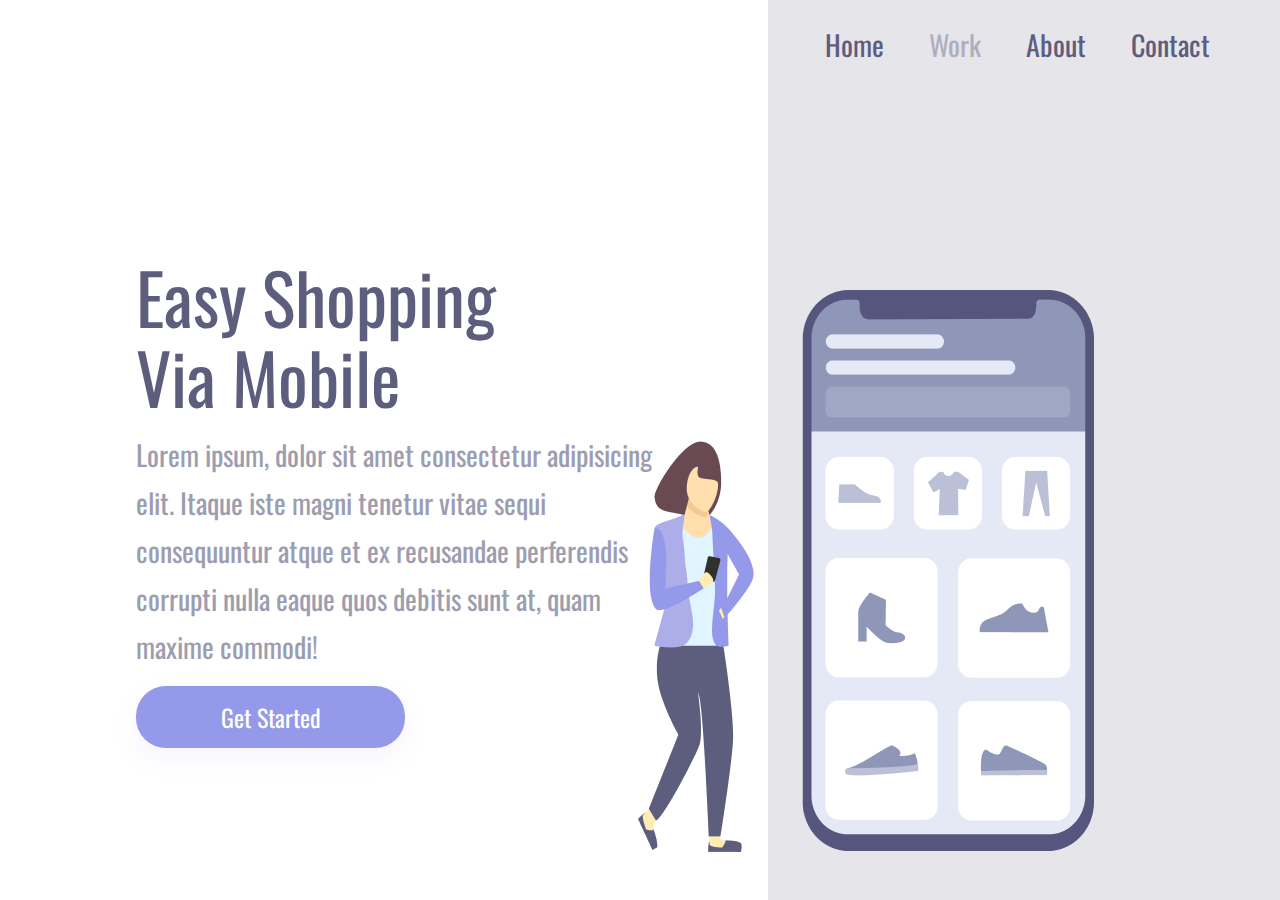
==== Exemplo pro git/projeto.html @ 6998c451 "Primeiro Commit - Projeto responsividade" ====
<!DOCTYPE html>
<html lang="pt-br">
<head>
    <meta charset="UTF-8">
    <meta name="viewport" content="width=device-width, initial-scale=1.0">
    <link rel="stylesheet" href="./styleprojeto.css">
    <title>Projeto</title>
    <link rel="preconnect" href="https://fonts.googleapis.com">
<link rel="preconnect" href="https://fonts.gstatic.com" crossorigin>
<link href="https://fonts.googleapis.com/css2?family=Oswald:wght@200..700&display=swap" rel="stylesheet">
</head>
<body>
    <div class="wrapper">
        <section class="container-left">
            <h1>Easy Shopping Via Mobile</h1>
            <p>Lorem ipsum, dolor sit amet consectetur adipisicing elit. Itaque iste magni tenetur vitae sequi consequuntur atque et ex recusandae perferendis corrupti nulla eaque quos debitis sunt at, quam maxime commodi!</p>
            <button>Get Started</button>
        </section>
    <section class="container-right">
        <header>
            <a>Home</a>
            <a>Work</a>
            <a>About</a>
            <a>Contact</a>
        </header>
        <img src="./Illustration-3-3.png" alt="Shopping Mobile">
    </section> 
    </div>
    
</body>
</html>
---- Exemplo pro git/styleprojeto.css ----
*{
    margin: 0;
    padding: 0;
    box-sizing: border-box;
    font-family: 'Oswald', sans-serif;
}


.wrapper{
    height: 100vh;
    width: 100vw;
}

.container-left{
    display: inline-block;
    width: 60%;
    padding-left: 136px;
    margin-top: 20%;

}

.container-right{
    display: inline-block;
    background-color: rgba(93, 93, 125, 0.16);
    height: 100vh;
    width: 40%;
    position: absolute;

}


img {
    position: relative;
    top: 25%;
    right: 130px;
}

h1 {
    font-weight: 400;
    font-size: 70px;
    line-height: 80px;
    color: #5D5D7D;
    width: 368px;
}

p{
    font-weight: 400;
    font-size: 28px;
    line-height: 48px;
    color: #5D5D7D;
    opacity: 0.6;
    margin: 15px 0 ;
    width: 540px;
}

button {
    width: 269px;
    height: 62px;
    background: #9499EA;
    box-shadow: 0px 10px 24px rgba(148, 153, 234, 0.0979959);
    font-size: 24px;
    line-height: 36px;
    text-align: center;
    color: #FFFFFF;
    border-radius: 30px;
    border: none;
    cursor: pointer;
}

button:hover {
    opacity: .8;
}

button:active {
    opacity: .5;
}

a {
    font-size: 28px;
    line-break: 41px;
    color: #5D5D7D;
    margin-right: 41px;
    cursor: pointer;
}

a:nth-child(2) {
    opacity: 0.4;
}

a:hover {
    opacity: 0.4;
}

a:active {
    opacity: 0.8;
}

header {
    margin: 24px 0 0 57px;
}


@media screen and (max-width:900px) {

    .container-left{
        width: 100%;
        height: 50%;
        padding: 0;
        margin: 0;
    }

    .container-right {
        display: block;
        height:auto ;
        width: 100%;
        position: static;
        padding: 40px;
    }

    img{
        position: static;
        max-width: 90%;
    }

    header{
        display: none;
    }

    h1{
        font-size: 36px;
        line-height: 52px;
        width: auto;
        margin: 58px 50px 0 50px;
        text-align: center;
    }

    p{
        margin: 15px 40px;
        width: auto;
        text-align: center;
        font-size: 14px;
        font-weight: 24px;
    }

    button{
        margin: 0 auto;
        display: block;
    }



}
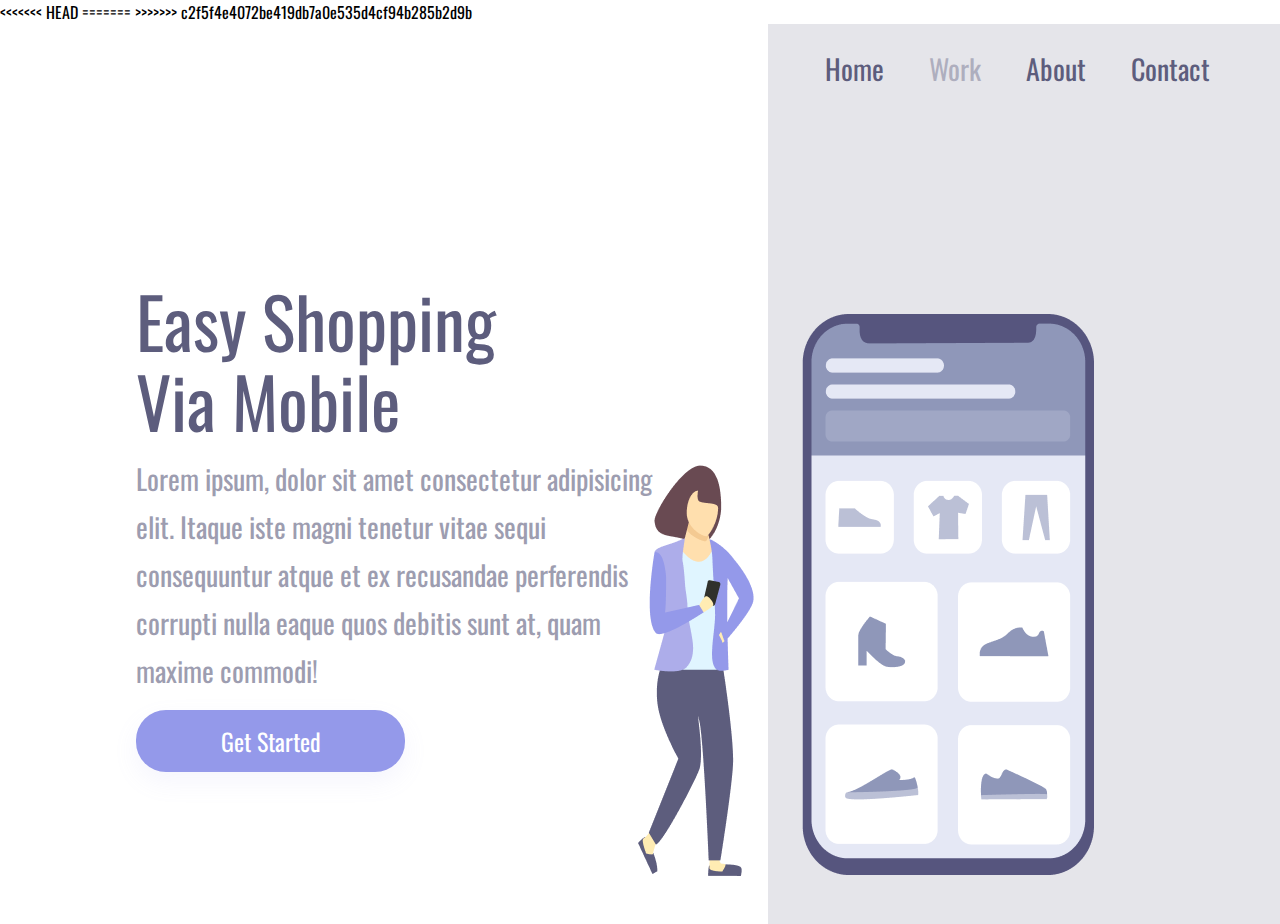
==== commit 741679fa: "Merge branch 'main' of https://github.com/SuyaneVitoria/primeiro-projeto-responsivo" ====
--- a/Exemplo pro git/projeto.html
+++ b/Exemplo pro git/projeto.html
@@ -4,7 +4,11 @@
     <meta charset="UTF-8">
     <meta name="viewport" content="width=device-width, initial-scale=1.0">
     <link rel="stylesheet" href="./styleprojeto.css">
-    <title>Projeto</title>
+<<<<<<< HEAD
+    <title>Projeto 1 - CSS</title>
+=======
+    <title>Projeto 1</title>
+>>>>>>> c2f5f4e4072be419db7a0e535d4cf94b285b2d9b
     <link rel="preconnect" href="https://fonts.googleapis.com">
 <link rel="preconnect" href="https://fonts.gstatic.com" crossorigin>
 <link href="https://fonts.googleapis.com/css2?family=Oswald:wght@200..700&display=swap" rel="stylesheet">
